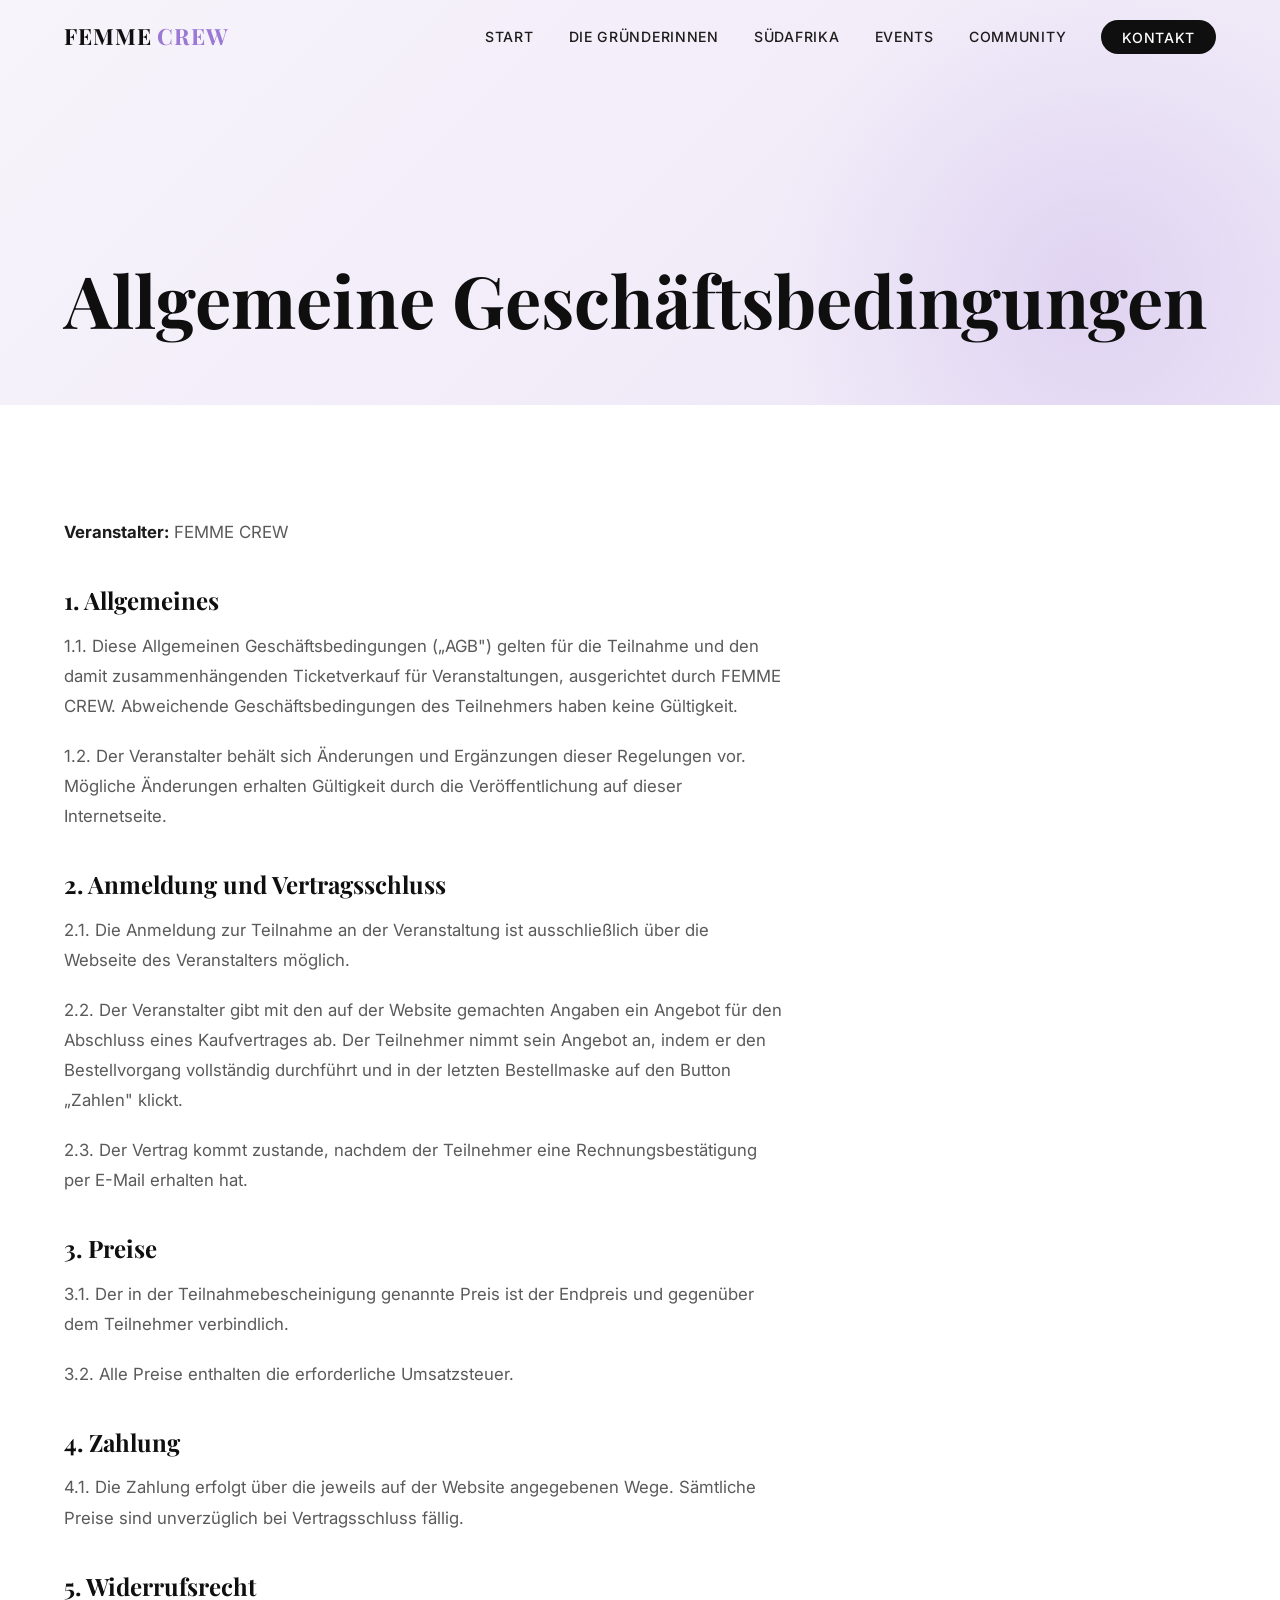
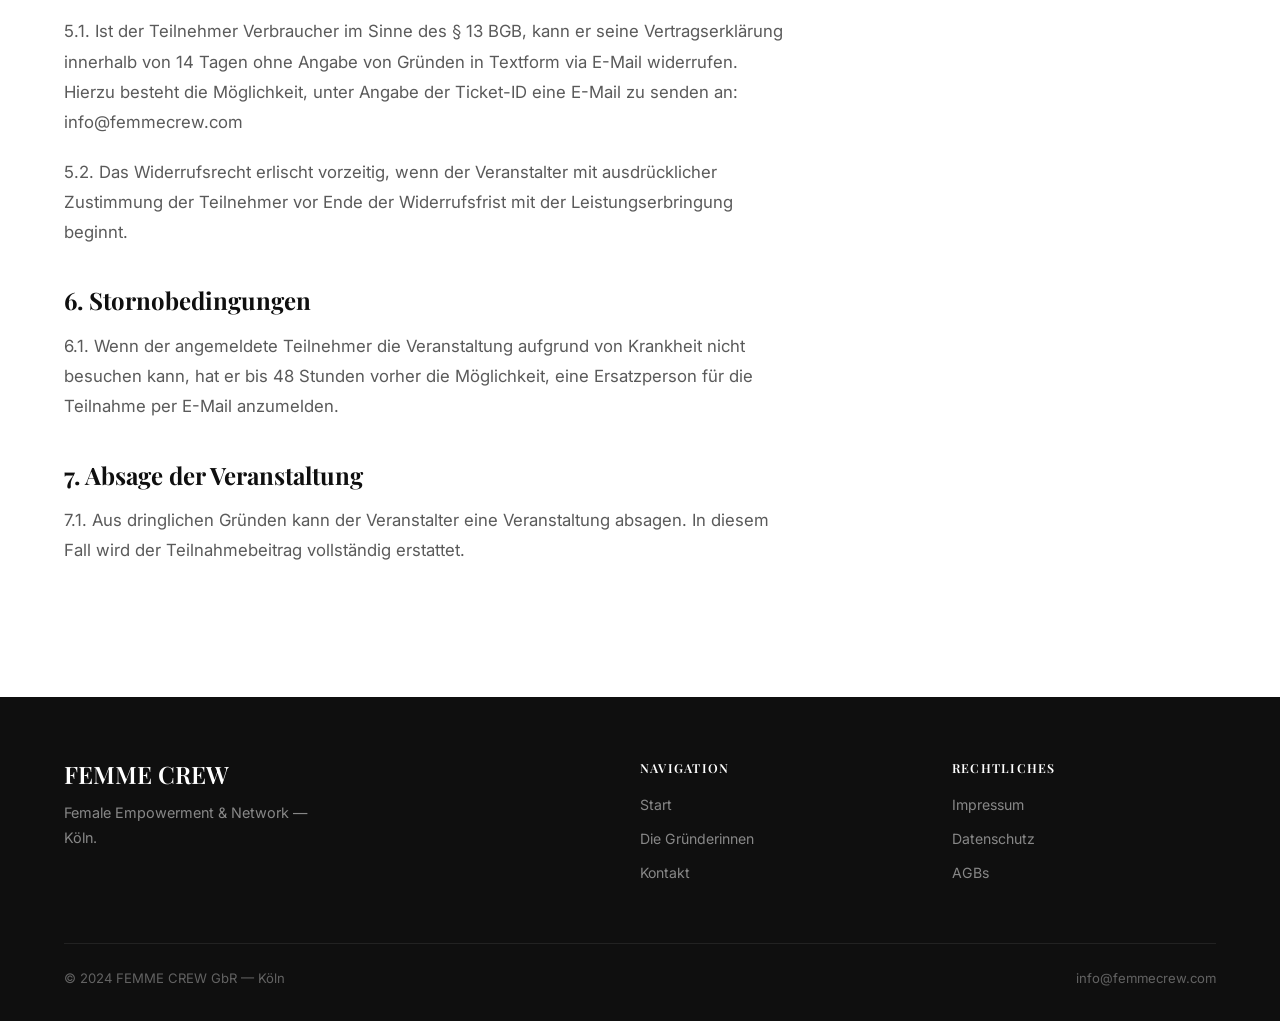
==== agb.html @ 8a15028d "Build modern static website from WordPress export Full HTML/CSS/JS rebuild of femmecrew.com without " ====
<!DOCTYPE html>
<html lang="de">
<head>
  <meta charset="UTF-8" />
  <meta name="viewport" content="width=device-width, initial-scale=1.0" />
  <title>AGBs — FEMME CREW</title>
  <link rel="preconnect" href="https://fonts.googleapis.com" />
  <link rel="preconnect" href="https://fonts.gstatic.com" crossorigin />
  <link href="https://fonts.googleapis.com/css2?family=Playfair+Display:ital,wght@0,600;0,700;1,600;1,700&family=Inter:wght@400;500;600&display=swap" rel="stylesheet" />
  <link rel="stylesheet" href="css/style.css" />
</head>
<body>
  <nav class="nav scrolled">
    <a href="index.html" class="nav-logo">FEMME <span>CREW</span></a>
    <ul class="nav-links">
      <li><a href="index.html">Start</a></li>
      <li><a href="gruenderinnen.html">Die Gründerinnen</a></li>
      <li><a href="suedafrika.html">Südafrika</a></li>
      <li><a href="vergangene-veranstaltungen.html">Events</a></li>
      <li><a href="community.html">Community</a></li>
      <li><a href="kontakt.html" class="btn-nav">Kontakt</a></li>
    </ul>
    <button class="hamburger"><span></span><span></span><span></span></button>
  </nav>
  <div class="mobile-menu">
    <button class="mobile-menu-close">✕</button>
    <a href="index.html">Start</a>
    <a href="gruenderinnen.html">Die Gründerinnen</a>
    <a href="suedafrika.html">Südafrika</a>
    <a href="vergangene-veranstaltungen.html">Events</a>
    <a href="community.html">Community</a>
    <a href="kontakt.html">Kontakt</a>
  </div>

  <header class="page-header">
    <div class="page-header-inner">
      <h1>Allgemeine Geschäftsbedingungen</h1>
    </div>
  </header>

  <section class="section">
    <div class="section-inner">
      <div class="prose">
        <p><strong>Veranstalter:</strong> FEMME CREW</p>

        <h2>1. Allgemeines</h2>
        <p>1.1. Diese Allgemeinen Geschäftsbedingungen („AGB") gelten für die Teilnahme und den damit zusammenhängenden Ticketverkauf für Veranstaltungen, ausgerichtet durch FEMME CREW. Abweichende Geschäftsbedingungen des Teilnehmers haben keine Gültigkeit.</p>
        <p>1.2. Der Veranstalter behält sich Änderungen und Ergänzungen dieser Regelungen vor. Mögliche Änderungen erhalten Gültigkeit durch die Veröffentlichung auf dieser Internetseite.</p>

        <h2>2. Anmeldung und Vertragsschluss</h2>
        <p>2.1. Die Anmeldung zur Teilnahme an der Veranstaltung ist ausschließlich über die Webseite des Veranstalters möglich.</p>
        <p>2.2. Der Veranstalter gibt mit den auf der Website gemachten Angaben ein Angebot für den Abschluss eines Kaufvertrages ab. Der Teilnehmer nimmt sein Angebot an, indem er den Bestellvorgang vollständig durchführt und in der letzten Bestellmaske auf den Button „Zahlen" klickt.</p>
        <p>2.3. Der Vertrag kommt zustande, nachdem der Teilnehmer eine Rechnungsbestätigung per E-Mail erhalten hat.</p>

        <h2>3. Preise</h2>
        <p>3.1. Der in der Teilnahmebescheinigung genannte Preis ist der Endpreis und gegenüber dem Teilnehmer verbindlich.</p>
        <p>3.2. Alle Preise enthalten die erforderliche Umsatzsteuer.</p>

        <h2>4. Zahlung</h2>
        <p>4.1. Die Zahlung erfolgt über die jeweils auf der Website angegebenen Wege. Sämtliche Preise sind unverzüglich bei Vertragsschluss fällig.</p>

        <h2>5. Widerrufsrecht</h2>
        <p>5.1. Ist der Teilnehmer Verbraucher im Sinne des § 13 BGB, kann er seine Vertragserklärung innerhalb von 14 Tagen ohne Angabe von Gründen in Textform via E-Mail widerrufen. Hierzu besteht die Möglichkeit, unter Angabe der Ticket-ID eine E-Mail zu senden an: <a href="mailto:info@femmecrew.com">info@femmecrew.com</a></p>
        <p>5.2. Das Widerrufsrecht erlischt vorzeitig, wenn der Veranstalter mit ausdrücklicher Zustimmung der Teilnehmer vor Ende der Widerrufsfrist mit der Leistungserbringung beginnt.</p>

        <h2>6. Stornobedingungen</h2>
        <p>6.1. Wenn der angemeldete Teilnehmer die Veranstaltung aufgrund von Krankheit nicht besuchen kann, hat er bis 48 Stunden vorher die Möglichkeit, eine Ersatzperson für die Teilnahme per E-Mail anzumelden.</p>

        <h2>7. Absage der Veranstaltung</h2>
        <p>7.1. Aus dringlichen Gründen kann der Veranstalter eine Veranstaltung absagen. In diesem Fall wird der Teilnahmebeitrag vollständig erstattet.</p>
      </div>
    </div>
  </section>

  <footer class="footer">
    <div class="footer-grid">
      <div class="footer-brand"><h3>FEMME CREW</h3><p>Female Empowerment &amp; Network — Köln.</p></div>
      <div class="footer-links">
        <h4>Navigation</h4>
        <a href="index.html">Start</a>
        <a href="gruenderinnen.html">Die Gründerinnen</a>
        <a href="kontakt.html">Kontakt</a>
      </div>
      <div class="footer-links">
        <h4>Rechtliches</h4>
        <a href="impressum.html">Impressum</a>
        <a href="datenschutz.html">Datenschutz</a>
        <a href="agb.html">AGBs</a>
      </div>
    </div>
    <div class="footer-bottom">
      <span>© 2024 FEMME CREW GbR — Köln</span>
      <span>info@femmecrew.com</span>
    </div>
  </footer>
  <script src="js/main.js"></script>
</body>
</html>
---- css/style.css ----
:root {
  --lilac: #c9b3e8;
  --lilac-light: #ede6f7;
  --lilac-dark: #9b78d4;
  --black: #0f0f0f;
  --dark: #1c1c1c;
  --mid: #5a5a5a;
  --light: #f7f4fb;
  --white: #ffffff;
  --font-heading: 'Playfair Display', Georgia, serif;
  --font-body: 'Inter', system-ui, sans-serif;
  --radius: 2px;
  --transition: 0.3s ease;
}

*, *::before, *::after { box-sizing: border-box; margin: 0; padding: 0; }

html { scroll-behavior: smooth; font-size: 16px; }

body {
  font-family: var(--font-body);
  color: var(--dark);
  background: var(--white);
  line-height: 1.6;
  overflow-x: hidden;
}

a { color: inherit; text-decoration: none; }
img { max-width: 100%; height: auto; display: block; }
ul { list-style: none; }

/* ─── TYPOGRAPHY ─────────────────────────────────── */
h1, h2, h3, h4 { font-family: var(--font-heading); line-height: 1.15; }
h1 { font-size: clamp(2.8rem, 7vw, 6rem); font-weight: 700; }
h2 { font-size: clamp(2rem, 4.5vw, 3.2rem); font-weight: 700; }
h3 { font-size: clamp(1.3rem, 2.5vw, 1.8rem); font-weight: 600; }
h4 { font-size: 1.1rem; font-weight: 600; letter-spacing: 0.06em; text-transform: uppercase; }
p { font-size: 1.05rem; color: var(--mid); line-height: 1.8; }

/* ─── NAV ────────────────────────────────────────── */
.nav {
  position: fixed;
  top: 0; left: 0; right: 0;
  z-index: 100;
  display: flex;
  align-items: center;
  justify-content: space-between;
  padding: 1.2rem 5%;
  transition: background var(--transition), box-shadow var(--transition);
}
.nav.scrolled {
  background: rgba(255,255,255,0.96);
  backdrop-filter: blur(12px);
  box-shadow: 0 1px 0 rgba(0,0,0,0.08);
}
.nav-logo {
  font-family: var(--font-heading);
  font-size: 1.4rem;
  font-weight: 700;
  letter-spacing: 0.04em;
  color: var(--black);
}
.nav-logo span { color: var(--lilac-dark); }
.nav-links { display: flex; gap: 2.2rem; align-items: center; }
.nav-links a {
  font-size: 0.88rem;
  font-weight: 500;
  letter-spacing: 0.05em;
  text-transform: uppercase;
  color: var(--dark);
  transition: color var(--transition);
}
.nav-links a:hover { color: var(--lilac-dark); }
.nav-links .btn-nav {
  background: var(--black);
  color: var(--white);
  padding: 0.55rem 1.3rem;
  border-radius: 100px;
  transition: background var(--transition);
}
.nav-links .btn-nav:hover { background: var(--lilac-dark); color: var(--white); }

.hamburger {
  display: none;
  flex-direction: column;
  gap: 5px;
  cursor: pointer;
  background: none;
  border: none;
  padding: 4px;
}
.hamburger span { display: block; width: 24px; height: 2px; background: var(--black); transition: var(--transition); }

/* Mobile nav */
.mobile-menu {
  display: none;
  position: fixed;
  inset: 0;
  background: var(--white);
  z-index: 99;
  flex-direction: column;
  justify-content: center;
  align-items: center;
  gap: 2rem;
}
.mobile-menu.open { display: flex; }
.mobile-menu a {
  font-family: var(--font-heading);
  font-size: 2rem;
  font-weight: 700;
  color: var(--black);
  transition: color var(--transition);
}
.mobile-menu a:hover { color: var(--lilac-dark); }
.mobile-menu-close {
  position: absolute;
  top: 1.5rem; right: 5%;
  font-size: 2rem;
  background: none;
  border: none;
  cursor: pointer;
  color: var(--black);
}

/* ─── HERO ───────────────────────────────────────── */
.hero {
  min-height: 100svh;
  display: grid;
  grid-template-columns: 1fr 1fr;
  align-items: center;
  padding: 8rem 5% 5rem;
  gap: 4rem;
  background: var(--light);
  position: relative;
  overflow: hidden;
}
.hero::before {
  content: '';
  position: absolute;
  top: -20%; right: -10%;
  width: 60vw; height: 60vw;
  background: radial-gradient(circle, var(--lilac) 0%, transparent 70%);
  opacity: 0.3;
  pointer-events: none;
}
.hero-text { position: relative; z-index: 1; }
.hero-badge {
  display: inline-flex;
  align-items: center;
  gap: 0.5rem;
  background: var(--lilac);
  color: var(--black);
  font-size: 0.78rem;
  font-weight: 600;
  letter-spacing: 0.08em;
  text-transform: uppercase;
  padding: 0.4rem 1rem;
  border-radius: 100px;
  margin-bottom: 1.5rem;
}
.hero-badge::before { content: '✦'; font-size: 0.7rem; }
.hero h1 { margin-bottom: 1.5rem; color: var(--black); }
.hero h1 em { font-style: italic; color: var(--lilac-dark); }
.hero p { max-width: 48ch; margin-bottom: 2.5rem; font-size: 1.1rem; }
.hero-actions { display: flex; gap: 1rem; flex-wrap: wrap; }
.hero-image {
  position: relative;
  border-radius: 12px;
  overflow: hidden;
  aspect-ratio: 3/4;
  background: var(--lilac);
}
.hero-image img { width: 100%; height: 100%; object-fit: cover; }
.hero-image-placeholder {
  width: 100%;
  height: 100%;
  display: flex;
  align-items: center;
  justify-content: center;
  background: linear-gradient(135deg, var(--lilac) 0%, var(--lilac-dark) 100%);
  font-family: var(--font-heading);
  font-size: 5rem;
  color: rgba(255,255,255,0.4);
}

/* ─── BUTTONS ────────────────────────────────────── */
.btn {
  display: inline-flex;
  align-items: center;
  gap: 0.5rem;
  padding: 0.85rem 2rem;
  border-radius: 100px;
  font-size: 0.9rem;
  font-weight: 600;
  letter-spacing: 0.03em;
  transition: all var(--transition);
  cursor: pointer;
  border: 2px solid transparent;
}
.btn-primary { background: var(--black); color: var(--white); }
.btn-primary:hover { background: var(--lilac-dark); border-color: var(--lilac-dark); }
.btn-outline { background: transparent; color: var(--black); border-color: var(--black); }
.btn-outline:hover { background: var(--black); color: var(--white); }
.btn-lilac { background: var(--lilac); color: var(--black); }
.btn-lilac:hover { background: var(--lilac-dark); color: var(--white); }

/* ─── SECTION LAYOUT ─────────────────────────────── */
.section {
  padding: 7rem 5%;
}
.section-inner { max-width: 1200px; margin: 0 auto; }
.section-label {
  font-size: 0.78rem;
  font-weight: 700;
  letter-spacing: 0.12em;
  text-transform: uppercase;
  color: var(--lilac-dark);
  margin-bottom: 1rem;
}
.section-title { margin-bottom: 1.5rem; color: var(--black); }
.section-title em { font-style: italic; color: var(--lilac-dark); }
.section-subtitle { max-width: 60ch; font-size: 1.1rem; margin-bottom: 3rem; }

/* ─── ABOUT / MISSION ────────────────────────────── */
.mission { background: var(--black); color: var(--white); }
.mission p { color: rgba(255,255,255,0.7); }
.mission h2 { color: var(--white); }
.mission-grid {
  display: grid;
  grid-template-columns: 1fr 1fr;
  gap: 5rem;
  align-items: center;
}
.mission-quote {
  font-family: var(--font-heading);
  font-size: clamp(1.6rem, 3.5vw, 2.4rem);
  font-weight: 700;
  color: var(--white);
  line-height: 1.3;
  border-left: 3px solid var(--lilac);
  padding-left: 1.5rem;
  font-style: italic;
}
.mission-pillars { display: grid; gap: 2rem; margin-top: 2rem; }
.pillar {
  display: flex;
  gap: 1rem;
  align-items: flex-start;
}
.pillar-icon {
  width: 44px;
  height: 44px;
  background: var(--lilac);
  border-radius: 50%;
  display: flex;
  align-items: center;
  justify-content: center;
  font-size: 1.1rem;
  flex-shrink: 0;
}
.pillar-text h4 { color: var(--white); margin-bottom: 0.3rem; font-size: 0.95rem; }
.pillar-text p { font-size: 0.92rem; color: rgba(255,255,255,0.6); }

/* ─── EVENTS ─────────────────────────────────────── */
.events { background: var(--light); }
.events-grid {
  display: grid;
  grid-template-columns: repeat(auto-fit, minmax(300px, 1fr));
  gap: 1.5rem;
  margin-top: 3rem;
}
.event-card {
  background: var(--white);
  border-radius: 12px;
  overflow: hidden;
  transition: transform var(--transition), box-shadow var(--transition);
  border: 1px solid rgba(0,0,0,0.06);
}
.event-card:hover { transform: translateY(-4px); box-shadow: 0 20px 40px rgba(0,0,0,0.1); }
.event-card-header {
  background: linear-gradient(135deg, var(--lilac), var(--lilac-dark));
  padding: 2rem;
  display: flex;
  align-items: flex-end;
  min-height: 160px;
}
.event-date {
  background: var(--white);
  border-radius: 8px;
  padding: 0.6rem 1rem;
  text-align: center;
}
.event-date .day { font-size: 1.8rem; font-weight: 700; font-family: var(--font-heading); line-height: 1; color: var(--black); }
.event-date .month { font-size: 0.75rem; text-transform: uppercase; letter-spacing: 0.08em; color: var(--mid); font-weight: 600; }
.event-body { padding: 1.5rem; }
.event-body h3 { margin-bottom: 0.5rem; font-size: 1.15rem; color: var(--black); }
.event-body p { font-size: 0.9rem; margin-bottom: 1.2rem; }
.event-meta { display: flex; gap: 1.2rem; font-size: 0.82rem; color: var(--mid); font-weight: 500; }
.event-meta span { display: flex; align-items: center; gap: 0.3rem; }

/* ─── FOUNDERS ───────────────────────────────────── */
.founders-grid {
  display: grid;
  grid-template-columns: 1fr 1fr;
  gap: 3rem;
  margin-top: 3.5rem;
}
.founder-card {
  background: var(--light);
  border-radius: 12px;
  overflow: hidden;
}
.founder-photo {
  aspect-ratio: 4/5;
  background: var(--lilac);
  overflow: hidden;
}
.founder-photo img { width: 100%; height: 100%; object-fit: cover; }
.founder-photo-placeholder {
  width: 100%; height: 100%;
  display: flex;
  align-items: center;
  justify-content: center;
  background: linear-gradient(160deg, var(--lilac-light), var(--lilac));
  font-family: var(--font-heading);
  font-size: 4rem;
  color: rgba(255,255,255,0.5);
}
.founder-info { padding: 2rem; }
.founder-info h3 { margin-bottom: 0.2rem; color: var(--black); }
.founder-title { font-size: 0.82rem; font-weight: 600; text-transform: uppercase; letter-spacing: 0.08em; color: var(--lilac-dark); margin-bottom: 1rem; }
.founder-info p { font-size: 0.95rem; line-height: 1.75; }

/* ─── SOUTH AFRICA ───────────────────────────────── */
.southafrica { background: var(--black); color: var(--white); overflow: hidden; }
.southafrica h2 { color: var(--white); }
.southafrica p { color: rgba(255,255,255,0.7); }
.southafrica-grid {
  display: grid;
  grid-template-columns: 1fr 1fr;
  gap: 5rem;
  align-items: center;
}
.southafrica-visual {
  position: relative;
  border-radius: 12px;
  overflow: hidden;
  aspect-ratio: 4/5;
  background: linear-gradient(135deg, var(--lilac-dark), #6a4fa3);
}
.southafrica-visual-text {
  position: absolute;
  inset: 0;
  display: flex;
  align-items: center;
  justify-content: center;
  font-family: var(--font-heading);
  font-size: 6rem;
  color: rgba(255,255,255,0.15);
}
.southafrica-quote {
  background: rgba(201,179,232,0.12);
  border-left: 3px solid var(--lilac);
  border-radius: 0 8px 8px 0;
  padding: 1.5rem;
  margin: 2rem 0;
  font-family: var(--font-heading);
  font-style: italic;
  font-size: 1.15rem;
  color: var(--lilac-light);
}

/* ─── COMMUNITY ──────────────────────────────────── */
.community { background: var(--lilac-light); }
.community-cta {
  text-align: center;
  max-width: 640px;
  margin: 0 auto;
}
.community-cta h2 { margin-bottom: 1rem; }
.community-cta p { margin-bottom: 2.5rem; font-size: 1.1rem; }

/* ─── STATS ──────────────────────────────────────── */
.stats {
  display: grid;
  grid-template-columns: repeat(3, 1fr);
  gap: 0;
  border-top: 1px solid rgba(0,0,0,0.08);
  border-bottom: 1px solid rgba(0,0,0,0.08);
}
.stat {
  padding: 3rem 2rem;
  text-align: center;
  border-right: 1px solid rgba(0,0,0,0.08);
}
.stat:last-child { border-right: none; }
.stat-number {
  font-family: var(--font-heading);
  font-size: clamp(2.5rem, 5vw, 4rem);
  font-weight: 700;
  color: var(--black);
  line-height: 1;
  margin-bottom: 0.4rem;
}
.stat-label { font-size: 0.85rem; text-transform: uppercase; letter-spacing: 0.08em; font-weight: 600; color: var(--mid); }

/* ─── CONTACT ────────────────────────────────────── */
.contact { background: var(--light); }
.contact-grid {
  display: grid;
  grid-template-columns: 1fr 1fr;
  gap: 5rem;
  align-items: start;
}
.contact-info { }
.contact-info h2 { margin-bottom: 1rem; }
.contact-info p { margin-bottom: 2rem; }
.contact-detail {
  display: flex;
  align-items: center;
  gap: 1rem;
  margin-bottom: 1.2rem;
  font-size: 0.95rem;
}
.contact-detail-icon {
  width: 40px; height: 40px;
  background: var(--lilac);
  border-radius: 50%;
  display: flex;
  align-items: center;
  justify-content: center;
  font-size: 1rem;
  flex-shrink: 0;
}
.social-links { display: flex; gap: 1rem; margin-top: 2rem; }
.social-link {
  width: 44px; height: 44px;
  background: var(--black);
  color: var(--white);
  border-radius: 50%;
  display: flex;
  align-items: center;
  justify-content: center;
  font-size: 1rem;
  transition: background var(--transition);
}
.social-link:hover { background: var(--lilac-dark); }

.contact-form { }
.form-group { margin-bottom: 1.2rem; }
.form-group label {
  display: block;
  font-size: 0.82rem;
  font-weight: 600;
  text-transform: uppercase;
  letter-spacing: 0.06em;
  margin-bottom: 0.5rem;
  color: var(--dark);
}
.form-group input,
.form-group textarea,
.form-group select {
  width: 100%;
  padding: 0.85rem 1rem;
  border: 1.5px solid rgba(0,0,0,0.15);
  border-radius: 8px;
  font-family: var(--font-body);
  font-size: 0.95rem;
  color: var(--dark);
  background: var(--white);
  transition: border-color var(--transition);
  outline: none;
}
.form-group input:focus,
.form-group textarea:focus,
.form-group select:focus { border-color: var(--lilac-dark); }
.form-group textarea { resize: vertical; min-height: 130px; }
.form-submit { width: 100%; justify-content: center; }

/* ─── PAST EVENTS ────────────────────────────────── */
.past-events { background: var(--white); }
.past-events-list { display: grid; gap: 1px; background: rgba(0,0,0,0.08); border: 1px solid rgba(0,0,0,0.08); border-radius: 12px; overflow: hidden; margin-top: 2.5rem; }
.past-event-item {
  display: flex;
  justify-content: space-between;
  align-items: center;
  padding: 1.3rem 1.8rem;
  background: var(--white);
  transition: background var(--transition);
  gap: 1rem;
}
.past-event-item:hover { background: var(--light); }
.past-event-name { font-weight: 600; color: var(--black); font-size: 0.95rem; }
.past-event-tag {
  font-size: 0.75rem;
  background: var(--lilac-light);
  color: var(--lilac-dark);
  padding: 0.2rem 0.7rem;
  border-radius: 100px;
  font-weight: 600;
}

/* ─── FOOTER ─────────────────────────────────────── */
.footer {
  background: var(--black);
  color: var(--white);
  padding: 4rem 5% 2rem;
}
.footer-grid {
  display: grid;
  grid-template-columns: 2fr 1fr 1fr;
  gap: 3rem;
  margin-bottom: 3rem;
  max-width: 1200px;
  margin-left: auto;
  margin-right: auto;
}
.footer-brand h3 { font-family: var(--font-heading); font-size: 1.5rem; margin-bottom: 0.8rem; }
.footer-brand p { color: rgba(255,255,255,0.5); font-size: 0.9rem; max-width: 30ch; line-height: 1.7; }
.footer-links h4 { color: var(--white); font-size: 0.78rem; letter-spacing: 0.1em; margin-bottom: 1.2rem; }
.footer-links a {
  display: block;
  color: rgba(255,255,255,0.5);
  font-size: 0.88rem;
  margin-bottom: 0.7rem;
  transition: color var(--transition);
}
.footer-links a:hover { color: var(--lilac); }
.footer-bottom {
  border-top: 1px solid rgba(255,255,255,0.08);
  padding-top: 1.5rem;
  display: flex;
  justify-content: space-between;
  align-items: center;
  font-size: 0.82rem;
  color: rgba(255,255,255,0.35);
  max-width: 1200px;
  margin: 0 auto;
  flex-wrap: wrap;
  gap: 0.5rem;
}

/* ─── PAGE HEADER ────────────────────────────────── */
.page-header {
  min-height: 45vh;
  display: flex;
  align-items: flex-end;
  padding: 9rem 5% 4rem;
  background: linear-gradient(135deg, var(--light) 0%, var(--lilac-light) 100%);
  position: relative;
  overflow: hidden;
}
.page-header::after {
  content: '';
  position: absolute;
  bottom: -50%; right: -10%;
  width: 50vw; height: 50vw;
  background: radial-gradient(circle, var(--lilac) 0%, transparent 70%);
  opacity: 0.4;
  pointer-events: none;
}
.page-header-inner { position: relative; z-index: 1; max-width: 1200px; margin: 0 auto; width: 100%; }
.page-header h1 { font-size: clamp(2.5rem, 6vw, 4.5rem); color: var(--black); }
.page-header p { font-size: 1.1rem; max-width: 50ch; margin-top: 1rem; }

/* ─── PROSE ──────────────────────────────────────── */
.prose { max-width: 720px; }
.prose h2 { margin: 2.5rem 0 1rem; color: var(--black); font-size: 1.5rem; }
.prose h3 { margin: 2rem 0 0.8rem; font-size: 1.2rem; }
.prose p { margin-bottom: 1.2rem; }
.prose ul, .prose ol { padding-left: 1.5rem; margin-bottom: 1.2rem; }
.prose li { margin-bottom: 0.5rem; color: var(--mid); font-size: 1.05rem; }
.prose strong { color: var(--dark); }

/* ─── ANIMATIONS ─────────────────────────────────── */
.reveal {
  opacity: 0;
  transform: translateY(30px);
  transition: opacity 0.7s ease, transform 0.7s ease;
}
.reveal.visible { opacity: 1; transform: none; }

/* ─── RESPONSIVE ─────────────────────────────────── */
@media (max-width: 900px) {
  .hero { grid-template-columns: 1fr; padding-top: 7rem; }
  .hero-image { aspect-ratio: 4/3; }
  .mission-grid { grid-template-columns: 1fr; gap: 3rem; }
  .founders-grid { grid-template-columns: 1fr; }
  .southafrica-grid { grid-template-columns: 1fr; }
  .contact-grid { grid-template-columns: 1fr; gap: 3rem; }
  .stats { grid-template-columns: 1fr; }
  .stat { border-right: none; border-bottom: 1px solid rgba(0,0,0,0.08); }
  .stat:last-child { border-bottom: none; }
  .footer-grid { grid-template-columns: 1fr 1fr; }
  .nav-links { display: none; }
  .hamburger { display: flex; }
}

@media (max-width: 600px) {
  .section { padding: 5rem 5%; }
  .footer-grid { grid-template-columns: 1fr; }
  .footer-bottom { flex-direction: column; text-align: center; }
  .hero-actions { flex-direction: column; }
  .hero-actions .btn { width: 100%; justify-content: center; }
}
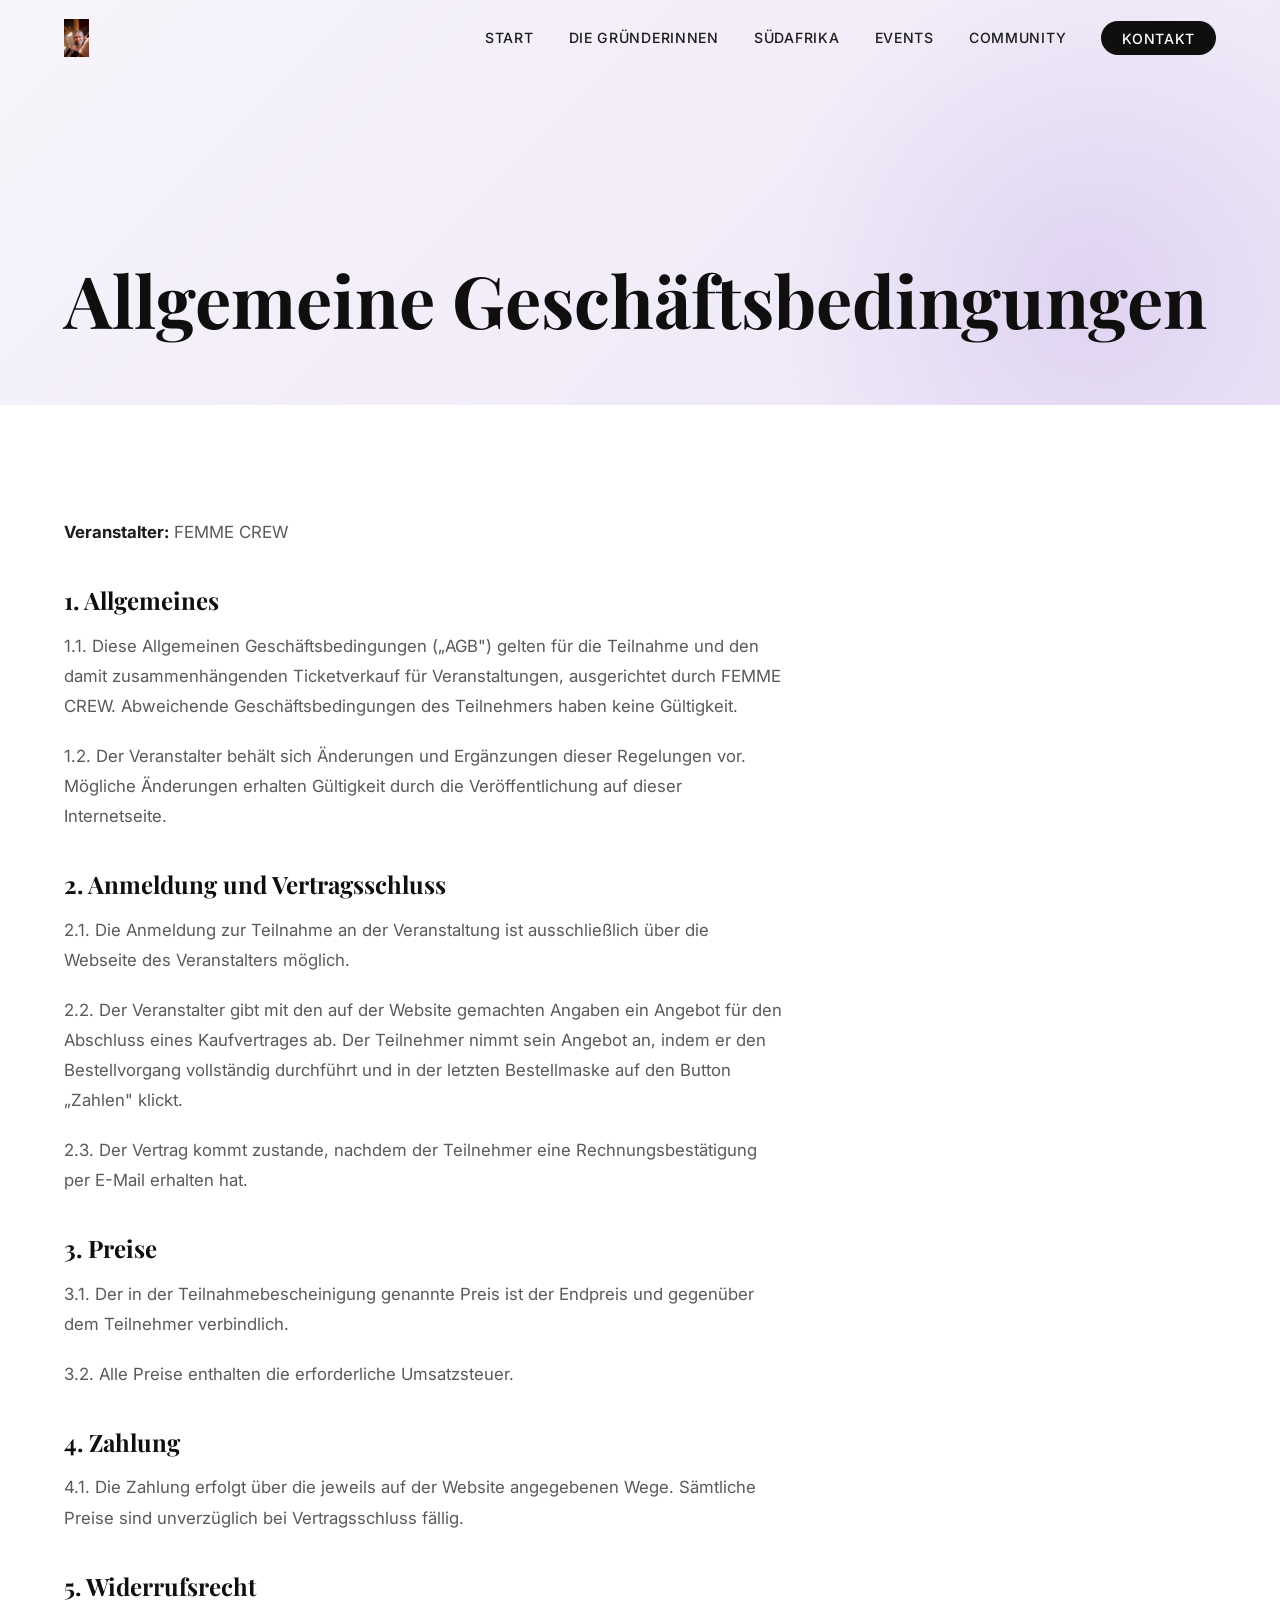
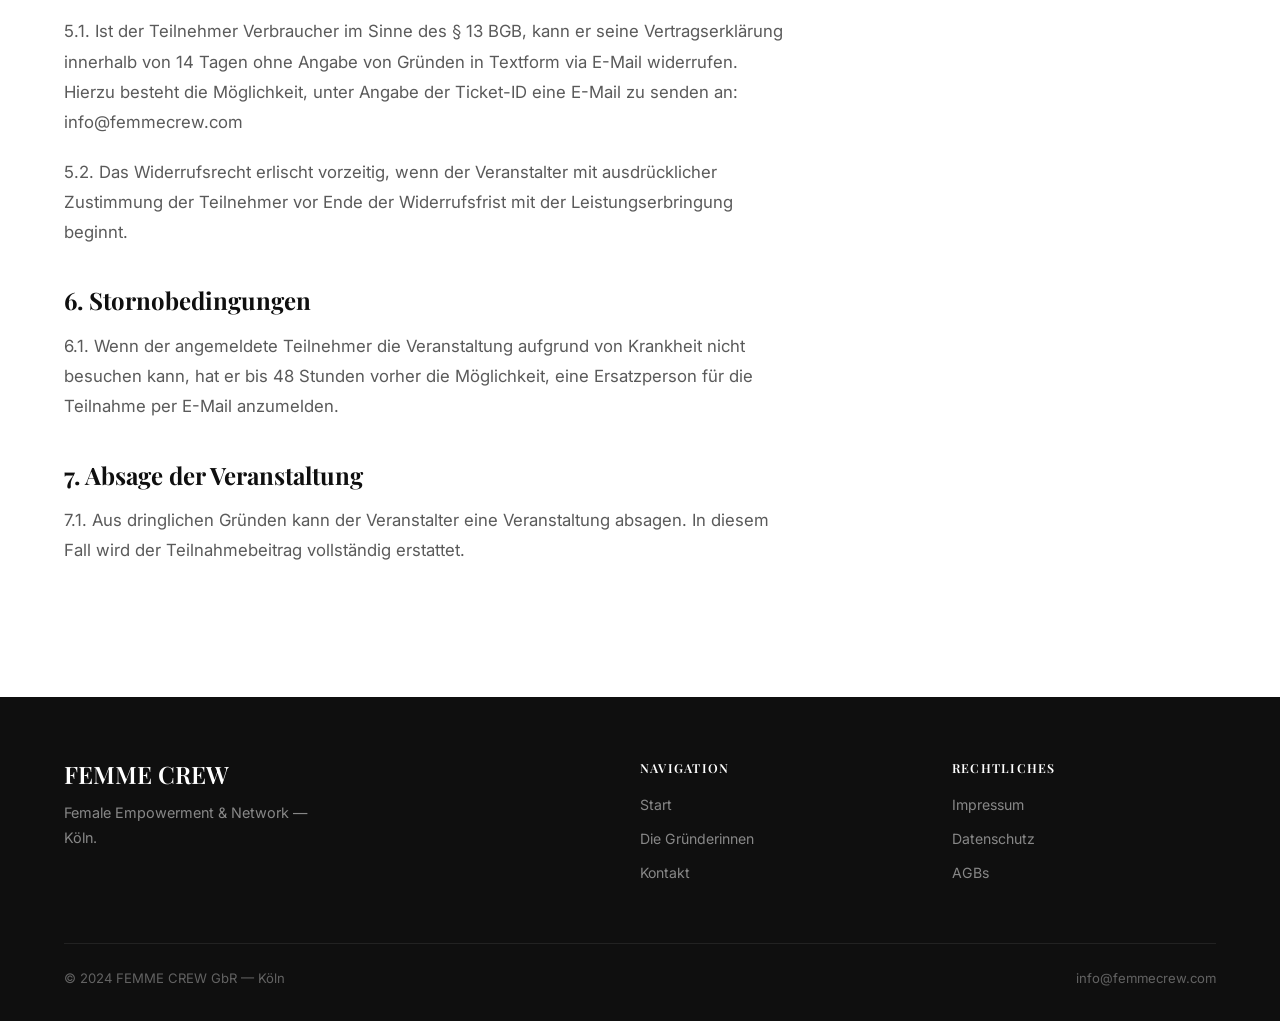
==== commit d6a9ce49: "Wire real images into all pages - Hero: felikate-lachen.jpg (both founders) - Felicia portrait: acda" ====
--- a/agb.html
+++ b/agb.html
@@ -11,7 +11,9 @@
 </head>
 <body>
   <nav class="nav scrolled">
-    <a href="index.html" class="nav-logo">FEMME <span>CREW</span></a>
+    <a href="index.html" class="nav-logo">
+      <img src="images/femme-crew-6a05cdfbf17f9.png" alt="FEMME CREW" style="height:38px;width:auto;display:block;" />
+    </a>
     <ul class="nav-links">
       <li><a href="index.html">Start</a></li>
       <li><a href="gruenderinnen.html">Die Gründerinnen</a></li>
--- a/css/style.css
+++ b/css/style.css
@@ -54,6 +54,8 @@
   box-shadow: 0 1px 0 rgba(0,0,0,0.08);
 }
 .nav-logo {
+  display: flex;
+  align-items: center;
   font-family: var(--font-heading);
   font-size: 1.4rem;
   font-weight: 700;
@@ -61,6 +63,7 @@
   color: var(--black);
 }
 .nav-logo span { color: var(--lilac-dark); }
+.nav-logo img { height: 38px; width: auto; display: block; }
 .nav-links { display: flex; gap: 2.2rem; align-items: center; }
 .nav-links a {
   font-size: 0.88rem;
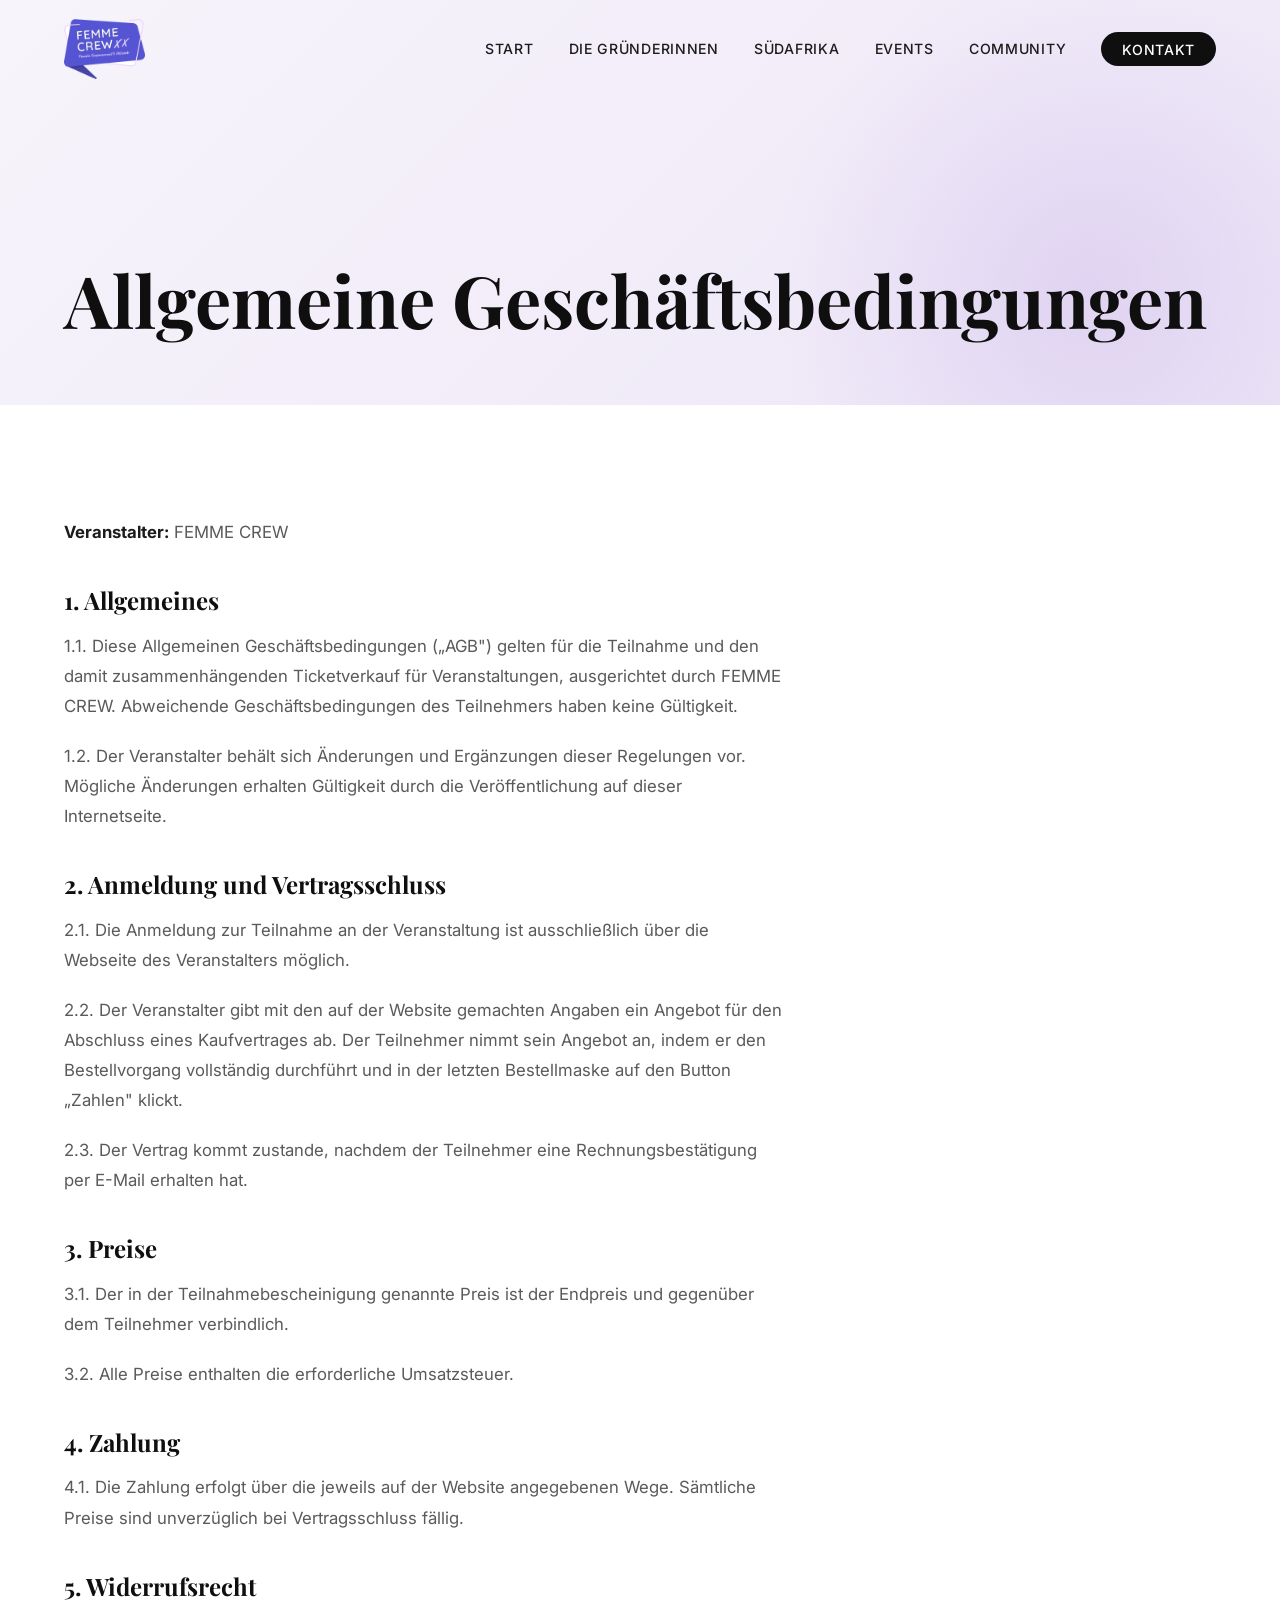
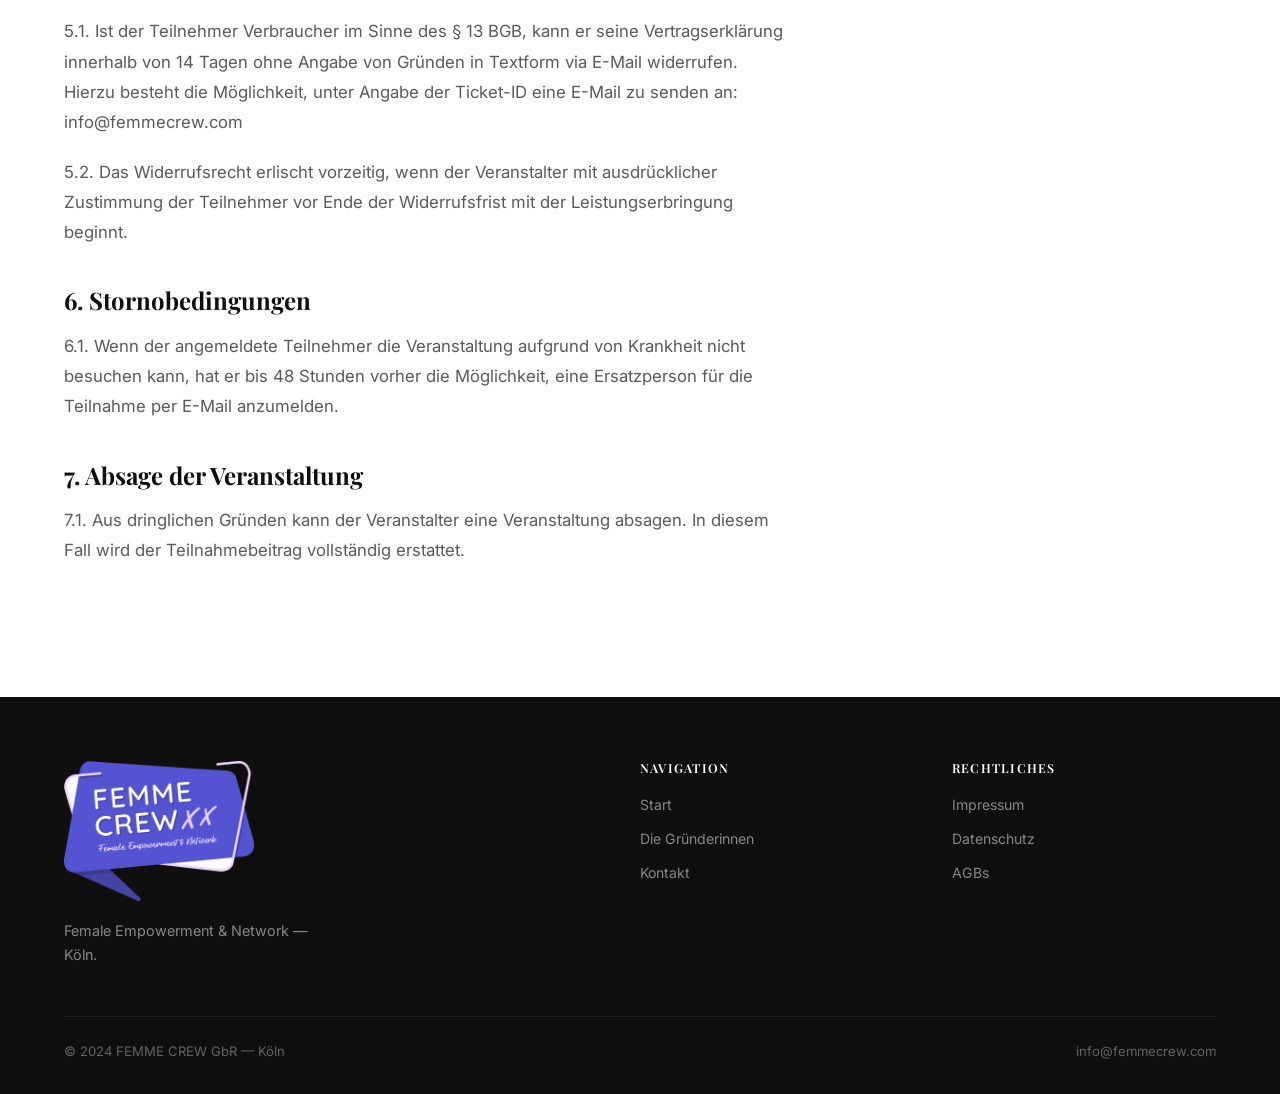
==== commit ea9c3457: "Femme Crew Logo in Navigation, Footer und Favicon einbinden Die Navigation zeigte bisher nicht das L" ====
--- a/agb.html
+++ b/agb.html
@@ -7,12 +7,16 @@
   <link rel="preconnect" href="https://fonts.googleapis.com" />
   <link rel="preconnect" href="https://fonts.gstatic.com" crossorigin />
   <link href="https://fonts.googleapis.com/css2?family=Playfair+Display:ital,wght@0,600;0,700;1,600;1,700&family=Inter:wght@400;500;600&display=swap" rel="stylesheet" />
+  <link rel="icon" href="favicon.ico" sizes="any" />
+  <link rel="icon" type="image/png" href="images/favicon-32.png" sizes="32x32" />
+  <link rel="icon" type="image/png" href="images/favicon-192.png" sizes="192x192" />
+  <link rel="apple-touch-icon" href="images/apple-touch-icon.png" />
   <link rel="stylesheet" href="css/style.css" />
 </head>
 <body>
   <nav class="nav scrolled">
     <a href="index.html" class="nav-logo">
-      <img src="images/femme-crew-6a05cdfbf17f9.png" alt="FEMME CREW" style="height:38px;width:auto;display:block;" />
+      <img src="images/femme-crew-logo.png" srcset="images/femme-crew-logo.png 1x, images/femme-crew-logo@2x.png 2x" alt="FEMME CREW — Female Empowerment &amp; Network" width="800" height="592" />
     </a>
     <ul class="nav-links">
       <li><a href="index.html">Start</a></li>
@@ -76,7 +80,7 @@
 
   <footer class="footer">
     <div class="footer-grid">
-      <div class="footer-brand"><h3>FEMME CREW</h3><p>Female Empowerment &amp; Network — Köln.</p></div>
+      <div class="footer-brand"><a href="index.html"><img class="footer-logo" src="images/femme-crew-logo.png" alt="FEMME CREW — Female Empowerment &amp; Network" width="800" height="592" /></a><p>Female Empowerment &amp; Network — Köln.</p></div>
       <div class="footer-links">
         <h4>Navigation</h4>
         <a href="index.html">Start</a>
--- a/css/style.css
+++ b/css/style.css
@@ -63,7 +63,7 @@
   color: var(--black);
 }
 .nav-logo span { color: var(--lilac-dark); }
-.nav-logo img { height: 38px; width: auto; display: block; }
+.nav-logo img { height: 60px; width: auto; display: block; }
 .nav-links { display: flex; gap: 2.2rem; align-items: center; }
 .nav-links a {
   font-size: 0.88rem;
@@ -519,6 +519,7 @@
   margin-right: auto;
 }
 .footer-brand h3 { font-family: var(--font-heading); font-size: 1.5rem; margin-bottom: 0.8rem; }
+.footer-logo { display: block; width: 190px; max-width: 100%; height: auto; margin-bottom: 1.1rem; }
 .footer-brand p { color: rgba(255,255,255,0.5); font-size: 0.9rem; max-width: 30ch; line-height: 1.7; }
 .footer-links h4 { color: var(--white); font-size: 0.78rem; letter-spacing: 0.1em; margin-bottom: 1.2rem; }
 .footer-links a {
@@ -601,6 +602,7 @@
 
 @media (max-width: 600px) {
   .section { padding: 5rem 5%; }
+  .nav-logo img { height: 48px; }
   .footer-grid { grid-template-columns: 1fr; }
   .footer-bottom { flex-direction: column; text-align: center; }
   .hero-actions { flex-direction: column; }
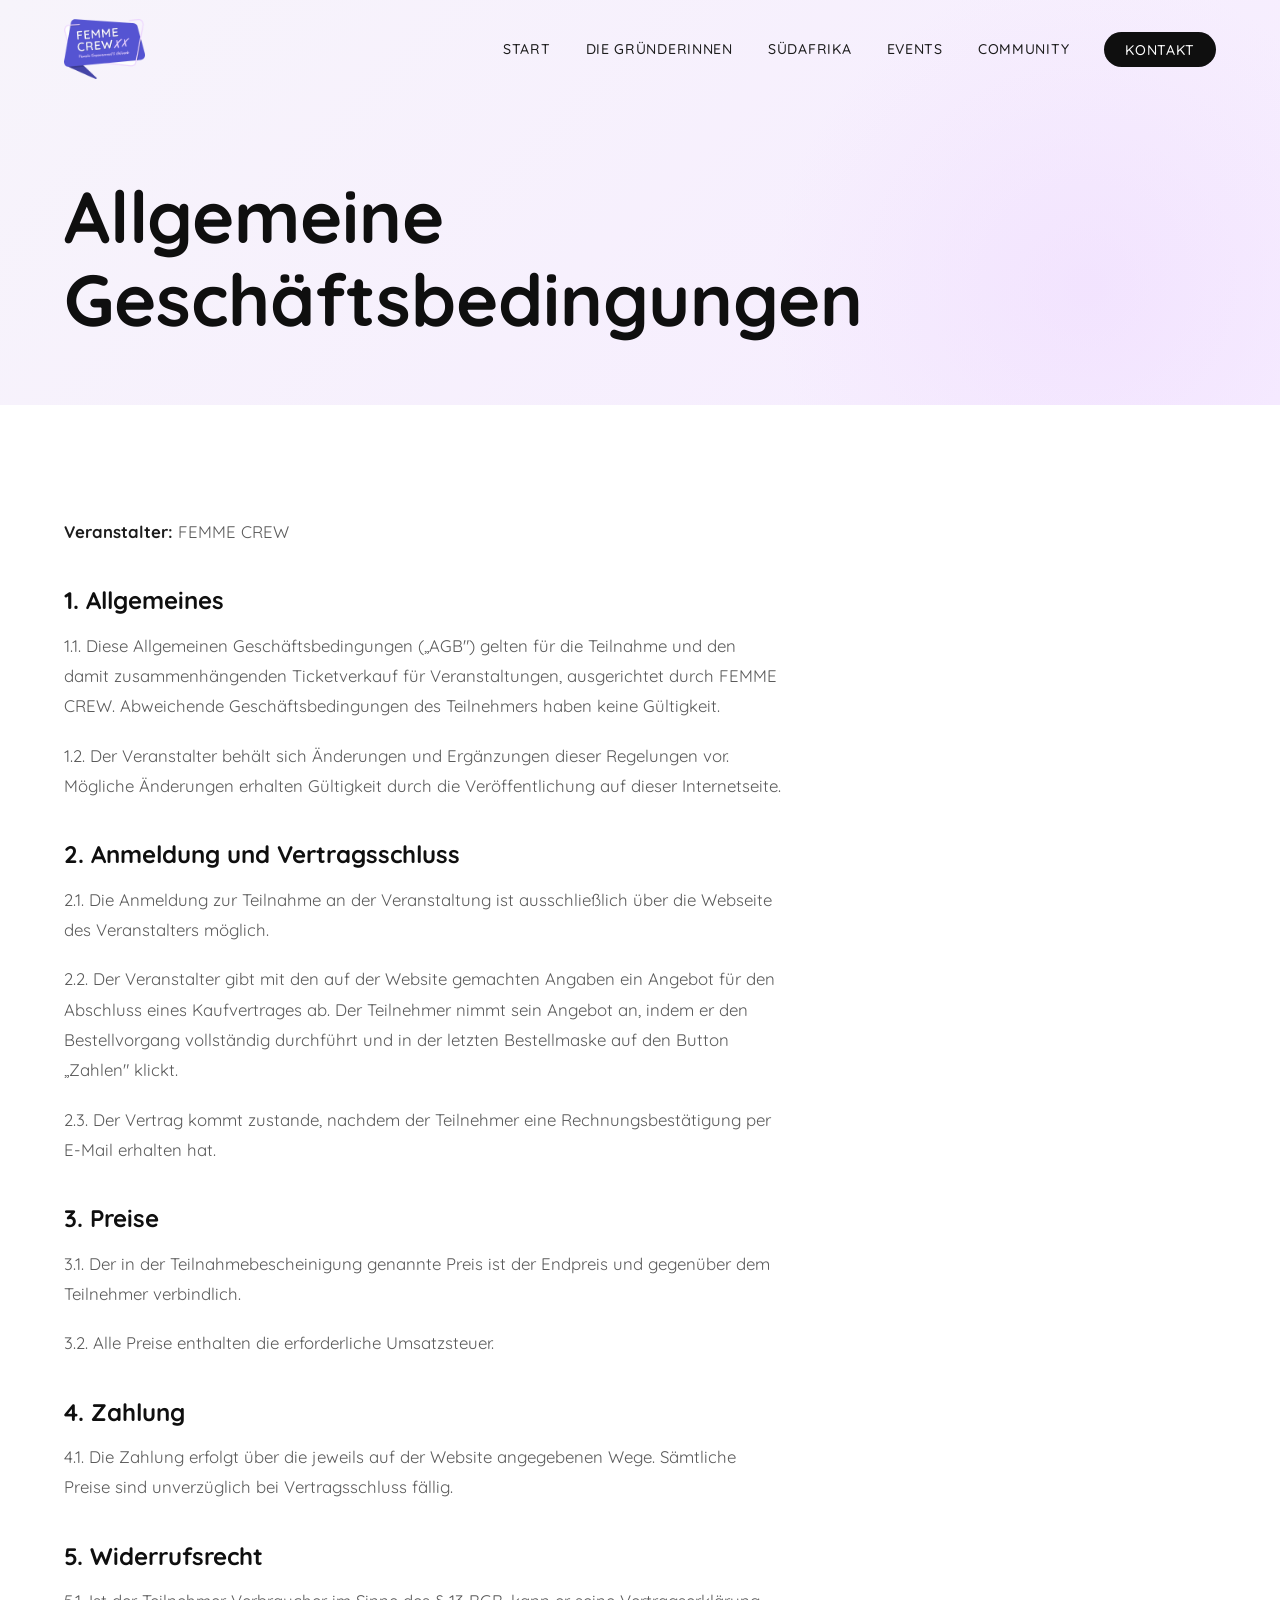
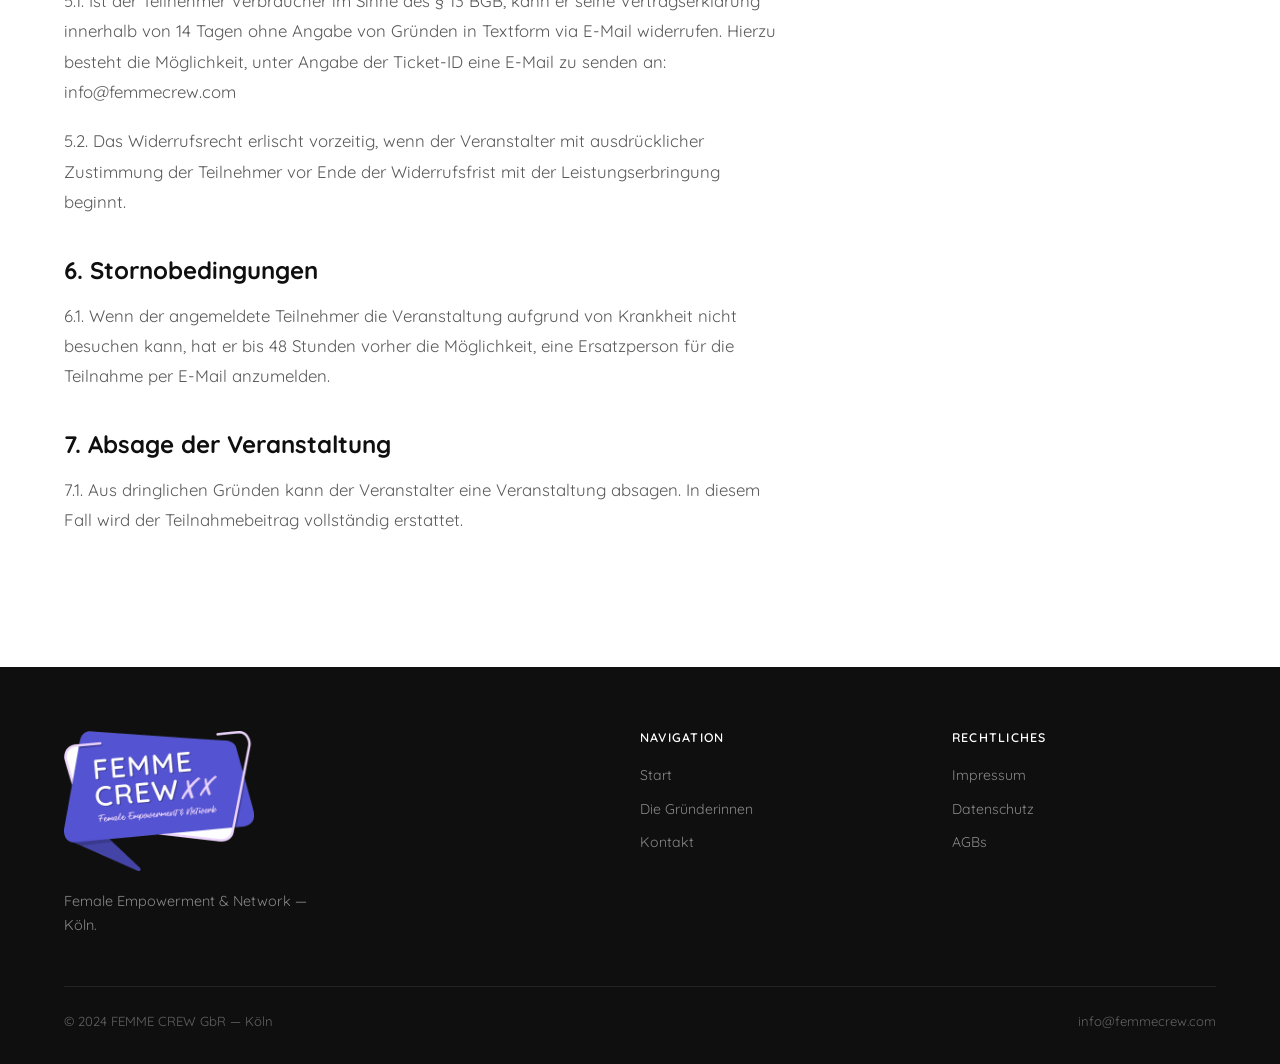
==== commit 297d751c: "Markenfarben, Quicksand-Schrift und Gründerinnen-Seite überarbeiten Farben & Typografie: - CSS-Varia" ====
--- a/agb.html
+++ b/agb.html
@@ -6,7 +6,7 @@
   <title>AGBs — FEMME CREW</title>
   <link rel="preconnect" href="https://fonts.googleapis.com" />
   <link rel="preconnect" href="https://fonts.gstatic.com" crossorigin />
-  <link href="https://fonts.googleapis.com/css2?family=Playfair+Display:ital,wght@0,600;0,700;1,600;1,700&family=Inter:wght@400;500;600&display=swap" rel="stylesheet" />
+  <link href="https://fonts.googleapis.com/css2?family=Quicksand:wght@400;500;600;700&display=swap" rel="stylesheet" />
   <link rel="icon" href="favicon.ico" sizes="any" />
   <link rel="icon" type="image/png" href="images/favicon-32.png" sizes="32x32" />
   <link rel="icon" type="image/png" href="images/favicon-192.png" sizes="192x192" />
--- a/css/style.css
+++ b/css/style.css
@@ -1,14 +1,15 @@
 :root {
-  --lilac: #c9b3e8;
-  --lilac-light: #ede6f7;
-  --lilac-dark: #9b78d4;
+  --lilac: #ECD4FF;
+  --lilac-light: #f6ecff;
+  --lilac-dark: #5454D2;
+  --lilac-deep: #2e2e7a;
   --black: #0f0f0f;
   --dark: #1c1c1c;
   --mid: #5a5a5a;
   --light: #f7f4fb;
   --white: #ffffff;
-  --font-heading: 'Playfair Display', Georgia, serif;
-  --font-body: 'Inter', system-ui, sans-serif;
+  --font-heading: 'Quicksand', system-ui, sans-serif;
+  --font-body: 'Quicksand', system-ui, sans-serif;
   --radius: 2px;
   --transition: 0.3s ease;
 }
@@ -313,6 +314,7 @@
   border-radius: 12px;
   overflow: hidden;
 }
+.founder-card-sticky { position: sticky; top: 6rem; }
 .founder-photo {
   aspect-ratio: 4/5;
   background: var(--lilac);
@@ -349,7 +351,7 @@
   border-radius: 12px;
   overflow: hidden;
   aspect-ratio: 4/5;
-  background: linear-gradient(135deg, var(--lilac-dark), #6a4fa3);
+  background: linear-gradient(135deg, var(--lilac-dark), var(--lilac-deep));
 }
 .southafrica-visual-text {
   position: absolute;
@@ -362,7 +364,7 @@
   color: rgba(255,255,255,0.15);
 }
 .southafrica-quote {
-  background: rgba(201,179,232,0.12);
+  background: rgba(236,212,255,0.12);
   border-left: 3px solid var(--lilac);
   border-radius: 0 8px 8px 0;
   padding: 1.5rem;
@@ -567,6 +569,15 @@
 .page-header h1 { font-size: clamp(2.5rem, 6vw, 4.5rem); color: var(--black); }
 .page-header p { font-size: 1.1rem; max-width: 50ch; margin-top: 1rem; }
 
+/* ─── TIMELINE ───────────────────────────────────── */
+.timeline-wrap {
+  margin-top: 2rem;
+  border-radius: 12px;
+  overflow: hidden;
+  box-shadow: 0 8px 32px rgba(0,0,0,0.1);
+}
+.timeline-wrap img { width: 100%; height: auto; display: block; }
+
 /* ─── PROSE ──────────────────────────────────────── */
 .prose { max-width: 720px; }
 .prose h2 { margin: 2.5rem 0 1rem; color: var(--black); font-size: 1.5rem; }
@@ -590,6 +601,7 @@
   .hero-image { aspect-ratio: 4/3; }
   .mission-grid { grid-template-columns: 1fr; gap: 3rem; }
   .founders-grid { grid-template-columns: 1fr; }
+  .founder-card-sticky { position: static; }
   .southafrica-grid { grid-template-columns: 1fr; }
   .contact-grid { grid-template-columns: 1fr; gap: 3rem; }
   .stats { grid-template-columns: 1fr; }
@@ -603,6 +615,8 @@
 @media (max-width: 600px) {
   .section { padding: 5rem 5%; }
   .nav-logo img { height: 48px; }
+  .timeline-wrap { overflow-x: auto; -webkit-overflow-scrolling: touch; }
+  .timeline-wrap img { width: auto; max-width: none; height: 280px; }
   .footer-grid { grid-template-columns: 1fr; }
   .footer-bottom { flex-direction: column; text-align: center; }
   .hero-actions { flex-direction: column; }
